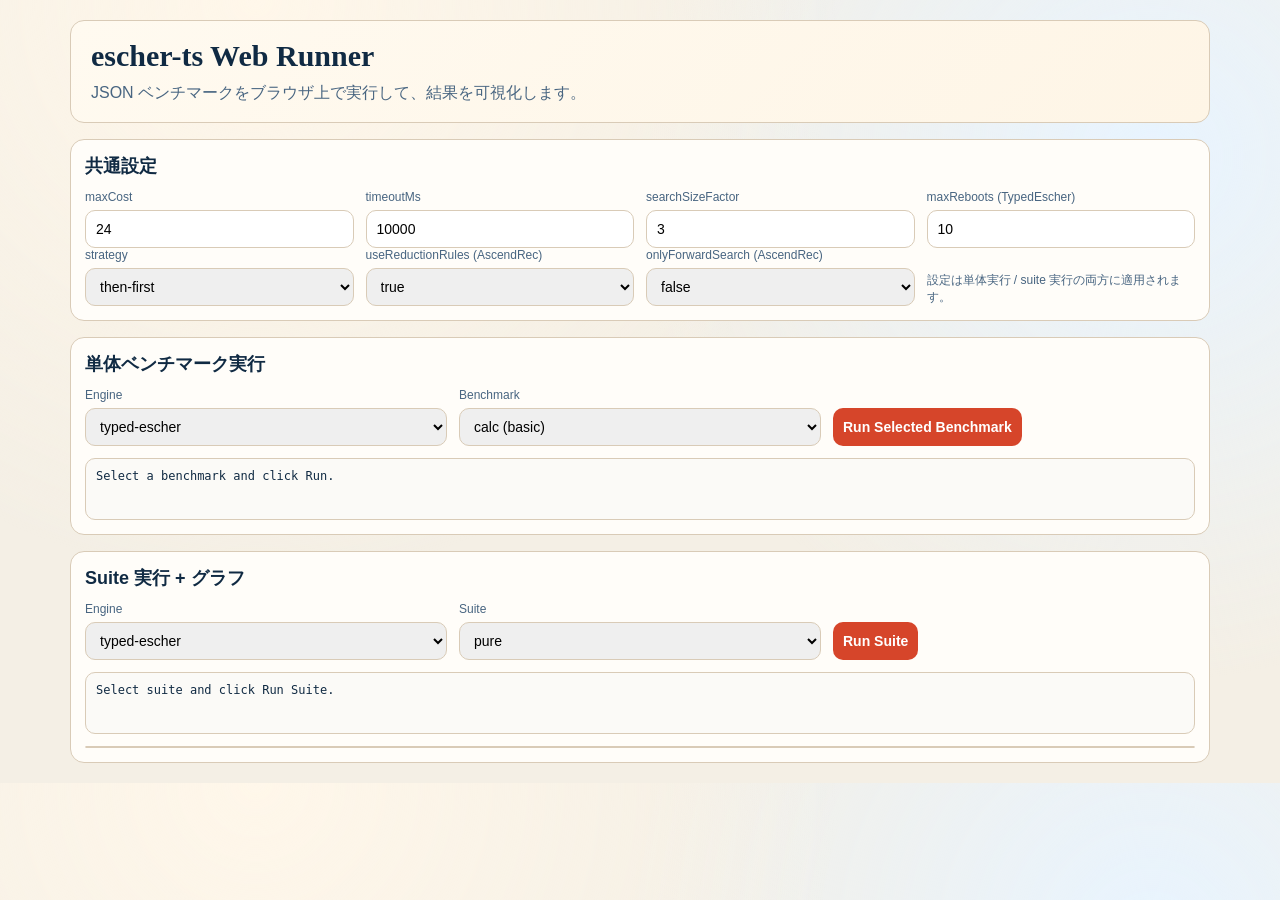
==== index.html @ ea77fd05 "Updates" ====
<!doctype html>
<html lang="ja">
  <head>
    <meta charset="UTF-8" />
    <meta name="viewport" content="width=device-width, initial-scale=1.0" />
    <title>escher-ts Web Runner</title>
    <script type="module" crossorigin src="./assets/index-CDTSeKtx.js"></script>
    <link rel="stylesheet" crossorigin href="./assets/index-0DP4cT01.css">
  </head>
  <body>
    <main class="app">
      <header class="hero">
        <h1>escher-ts Web Runner</h1>
        <p>JSON ベンチマークをブラウザ上で実行して、結果を可視化します。</p>
      </header>

      <section class="panel">
        <h2>共通設定</h2>
        <div class="grid grid-4">
          <label>
            <span>maxCost</span>
            <input id="cfg-max-cost" type="number" min="1" value="24" />
          </label>
          <label>
            <span>timeoutMs</span>
            <input id="cfg-timeout-ms" type="number" min="1" value="10000" />
          </label>
          <label>
            <span>searchSizeFactor</span>
            <input id="cfg-search-size-factor" type="number" min="1" value="3" />
          </label>
          <label>
            <span>maxReboots (TypedEscher)</span>
            <input id="cfg-max-reboots" type="number" min="0" value="10" />
          </label>
        </div>
        <div class="grid grid-4">
          <label>
            <span>strategy</span>
            <select id="cfg-strategy">
              <option value="then-first">then-first</option>
              <option value="cond-first">cond-first</option>
            </select>
          </label>
          <label>
            <span>useReductionRules (AscendRec)</span>
            <select id="cfg-use-reduction-rules">
              <option value="true">true</option>
              <option value="false">false</option>
            </select>
          </label>
          <label>
            <span>onlyForwardSearch (AscendRec)</span>
            <select id="cfg-only-forward-search">
              <option value="false">false</option>
              <option value="true">true</option>
            </select>
          </label>
          <div class="note">設定は単体実行 / suite 実行の両方に適用されます。</div>
        </div>
      </section>

      <section class="panel">
        <h2>単体ベンチマーク実行</h2>
        <div class="grid grid-3">
          <label>
            <span>Engine</span>
            <select id="single-engine">
              <option value="typed-escher">typed-escher</option>
              <option value="ascendrec">ascendrec</option>
            </select>
          </label>
          <label>
            <span>Benchmark</span>
            <select id="single-benchmark"></select>
          </label>
          <div class="actions">
            <button id="run-single" type="button">Run Selected Benchmark</button>
          </div>
        </div>
        <pre id="single-output" class="log"></pre>
      </section>

      <section class="panel">
        <h2>Suite 実行 + グラフ</h2>
        <div class="grid grid-3">
          <label>
            <span>Engine</span>
            <select id="suite-engine">
              <option value="typed-escher">typed-escher</option>
              <option value="ascendrec">ascendrec</option>
            </select>
          </label>
          <label>
            <span>Suite</span>
            <select id="suite-name">
              <option value="pure">pure</option>
              <option value="classes">classes</option>
            </select>
          </label>
          <div class="actions">
            <button id="run-suite" type="button">Run Suite</button>
          </div>
        </div>
        <pre id="suite-progress" class="log"></pre>
        <div id="suite-table"></div>
        <div id="suite-chart" class="chart"></div>
      </section>
    </main>

  </body>
</html>
---- assets/index-0DP4cT01.css ----
:root{--bg: #f4efe5;--ink: #102a43;--ink-soft: #486581;--panel: #fffdf9;--line: #d9cbb7;--accent: #d6452a;--ok: #256d1b;--fail: #b61f1f}*{box-sizing:border-box}body{margin:0;font-family:IBM Plex Sans,Noto Sans JP,sans-serif;color:var(--ink);background:radial-gradient(circle at 20% 0%,#fff7ea 0%,transparent 45%),radial-gradient(circle at 90% 20%,#e8f4ff 0%,transparent 40%),var(--bg)}.app{max-width:1180px;margin:0 auto;padding:20px;display:grid;gap:16px}.hero{background:linear-gradient(135deg,#fffaf0,#fef5e6);border:1px solid var(--line);border-radius:14px;padding:18px 20px}.hero h1{margin:0;font-family:"IBM Plex Serif","Noto Serif JP",serif;font-size:30px}.hero p{margin:10px 0 0;color:var(--ink-soft)}.panel{background:var(--panel);border:1px solid var(--line);border-radius:14px;padding:14px}.panel h2{margin:0 0 12px;font-size:18px}.grid{display:grid;gap:12px}.grid-3{grid-template-columns:repeat(3,minmax(0,1fr))}.grid-4{grid-template-columns:repeat(4,minmax(0,1fr))}label{display:grid;gap:6px}label span{font-size:12px;color:var(--ink-soft)}input,select,button{height:38px;border-radius:10px;border:1px solid var(--line);padding:0 10px;font-size:14px}button{background:var(--accent);color:#fff;border:none;cursor:pointer;font-weight:600}button:disabled{opacity:.5;cursor:not-allowed}.actions{display:flex;align-items:end}.note{align-self:end;font-size:12px;color:var(--ink-soft)}.log{margin:12px 0 0;min-height:62px;max-height:280px;overflow:auto;padding:10px;border-radius:10px;border:1px solid var(--line);background:#fbfaf7;font-family:JetBrains Mono,Consolas,monospace;font-size:12px}.chart{margin-top:12px;overflow-x:auto;border:1px solid var(--line);border-radius:10px;background:#fff}table{width:100%;border-collapse:collapse;margin-top:12px;font-size:13px}th,td{border-bottom:1px solid var(--line);padding:8px 6px;text-align:left}.ok{color:var(--ok);font-weight:600}.fail{color:var(--fail);font-weight:600}@media (max-width: 900px){.grid-3,.grid-4{grid-template-columns:1fr}}
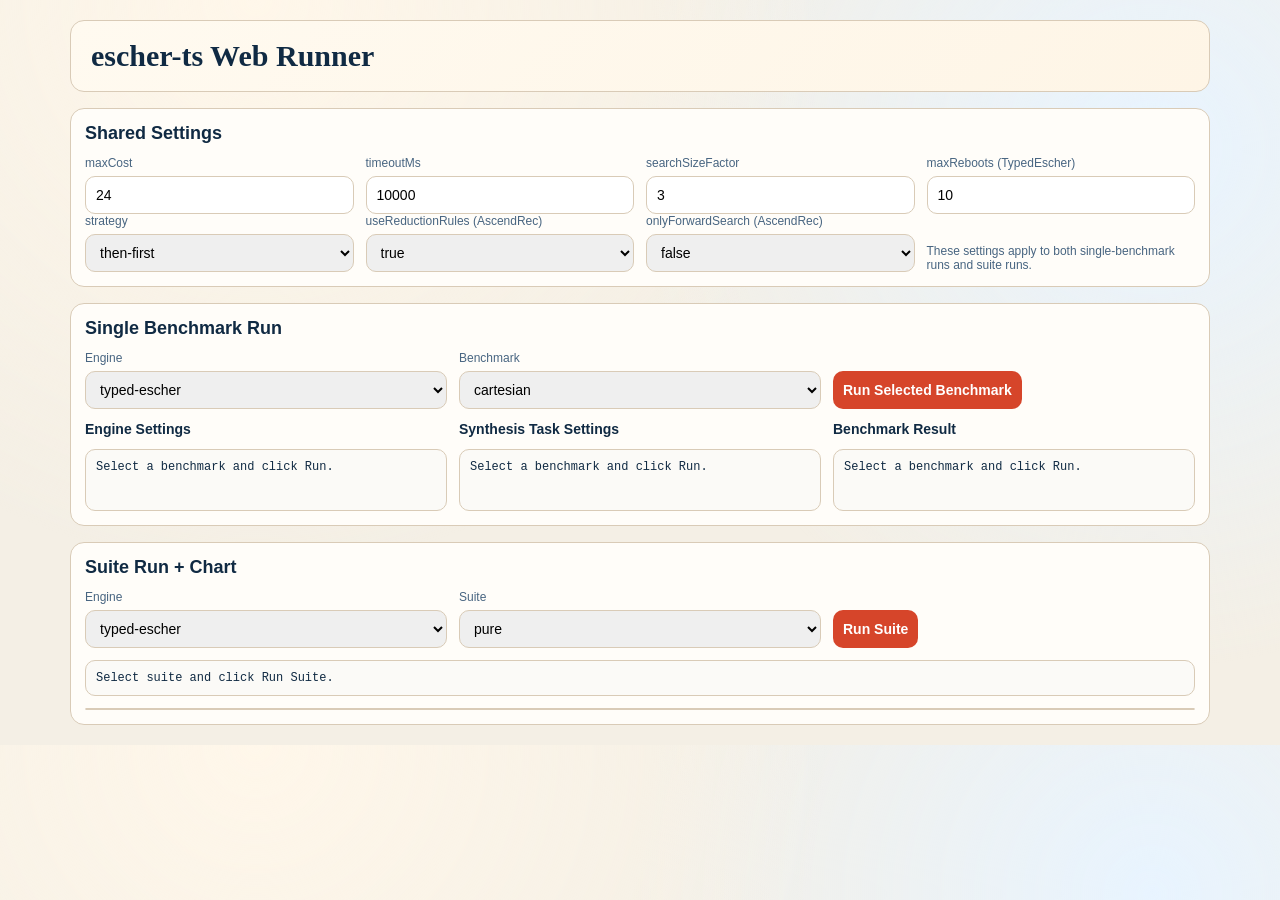
==== commit f53b4de0: "Updates" ====
--- a/index.html
+++ b/index.html
@@ -1,67 +1,87 @@
 <!doctype html>
-<html lang="ja">
+<html lang="en">
   <head>
     <meta charset="UTF-8" />
     <meta name="viewport" content="width=device-width, initial-scale=1.0" />
     <title>escher-ts Web Runner</title>
-    <script type="module" crossorigin src="./assets/index-CDTSeKtx.js"></script>
-    <link rel="stylesheet" crossorigin href="./assets/index-0DP4cT01.css">
+    <script type="module" crossorigin src="./assets/index-xQbjVE8-.js"></script>
+    <link rel="stylesheet" crossorigin href="./assets/index-Nk3HDCbi.css">
   </head>
   <body>
     <main class="app">
       <header class="hero">
         <h1>escher-ts Web Runner</h1>
-        <p>JSON ベンチマークをブラウザ上で実行して、結果を可視化します。</p>
       </header>
 
       <section class="panel">
-        <h2>共通設定</h2>
+        <h2>Shared Settings</h2>
         <div class="grid grid-4">
-          <label>
+          <label
+            class="has-tooltip"
+            data-tooltip="Global search bound used by both engines for level=1..maxCost. Too small can miss solutions; too large increases runtime."
+          >
             <span>maxCost</span>
             <input id="cfg-max-cost" type="number" min="1" value="24" />
           </label>
-          <label>
+          <label
+            class="has-tooltip"
+            data-tooltip="Per-task wall-clock deadline. In TypedEscher, reboot rounds share the same deadline and do not reset timeout."
+          >
             <span>timeoutMs</span>
             <input id="cfg-timeout-ms" type="number" min="1" value="10000" />
           </label>
-          <label>
+          <label
+            class="has-tooltip"
+            data-tooltip="Multiplier for conditional goal-search budget: searchSizeFactor x level. In AscendRec with onlyForwardSearch=true, this has little effect."
+          >
             <span>searchSizeFactor</span>
             <input id="cfg-search-size-factor" type="number" min="1" value="3" />
           </label>
-          <label>
+          <label
+            class="has-tooltip"
+            data-tooltip="TypedEscher only. Limits reboot retries after counterexample updates (unused by AscendRec)."
+          >
             <span>maxReboots (TypedEscher)</span>
             <input id="cfg-max-reboots" type="number" min="0" value="10" />
           </label>
         </div>
         <div class="grid grid-4">
-          <label>
+          <label
+            class="has-tooltip"
+            data-tooltip="then-first / cond-first. Changes conditional decomposition order. Usually affects runtime more than solvability."
+          >
             <span>strategy</span>
             <select id="cfg-strategy">
               <option value="then-first">then-first</option>
               <option value="cond-first">cond-first</option>
             </select>
           </label>
-          <label>
+          <label
+            class="has-tooltip"
+            data-tooltip="AscendRec only. Uses reduction rules (such as isReducible) to prune redundant terms. true is usually recommended."
+          >
             <span>useReductionRules (AscendRec)</span>
             <select id="cfg-use-reduction-rules">
               <option value="true">true</option>
               <option value="false">false</option>
             </select>
           </label>
-          <label>
+          <label
+            class="has-tooltip"
+            data-tooltip="AscendRec only. true disables backward/goal search and uses forward enumeration hits only."
+          >
             <span>onlyForwardSearch (AscendRec)</span>
             <select id="cfg-only-forward-search">
               <option value="false">false</option>
               <option value="true">true</option>
             </select>
           </label>
-          <div class="note">設定は単体実行 / suite 実行の両方に適用されます。</div>
+          <div class="note">These settings apply to both single-benchmark runs and suite runs.</div>
         </div>
       </section>
 
       <section class="panel">
-        <h2>単体ベンチマーク実行</h2>
+        <h2>Single Benchmark Run</h2>
         <div class="grid grid-3">
           <label>
             <span>Engine</span>
@@ -78,11 +98,24 @@
             <button id="run-single" type="button">Run Selected Benchmark</button>
           </div>
         </div>
-        <pre id="single-output" class="log"></pre>
+        <div class="grid grid-3 single-logs">
+          <section>
+            <h3>Engine Settings</h3>
+            <pre id="single-engine-settings" class="log"></pre>
+          </section>
+          <section>
+            <h3>Synthesis Task Settings</h3>
+            <pre id="single-task-settings" class="log"></pre>
+          </section>
+          <section>
+            <h3>Benchmark Result</h3>
+            <pre id="single-result" class="log"></pre>
+          </section>
+        </div>
       </section>
 
       <section class="panel">
-        <h2>Suite 実行 + グラフ</h2>
+        <h2>Suite Run + Chart</h2>
         <div class="grid grid-3">
           <label>
             <span>Engine</span>
@@ -95,7 +128,8 @@
             <span>Suite</span>
             <select id="suite-name">
               <option value="pure">pure</option>
-              <option value="classes">classes</option>
+              <option value="dllist">dllist</option>
+              <option value="points">points</option>
             </select>
           </label>
           <div class="actions">
@@ -103,8 +137,9 @@
           </div>
         </div>
         <pre id="suite-progress" class="log"></pre>
+        <div id="suite-chart" class="chart"></div>
         <div id="suite-table"></div>
-        <div id="suite-chart" class="chart"></div>
+        <div id="suite-components-table"></div>
       </section>
     </main>
 
--- a/assets/index-Nk3HDCbi.css
+++ b/assets/index-Nk3HDCbi.css
@@ -0,0 +1 @@
+:root{--bg: #f4efe5;--ink: #102a43;--ink-soft: #486581;--panel: #fffdf9;--line: #d9cbb7;--accent: #d6452a;--ok: #256d1b;--fail: #b61f1f}*{box-sizing:border-box}body{margin:0;font-family:IBM Plex Sans,Noto Sans JP,sans-serif;color:var(--ink);background:radial-gradient(circle at 20% 0%,#fff7ea 0%,transparent 45%),radial-gradient(circle at 90% 20%,#e8f4ff 0%,transparent 40%),var(--bg)}.app{max-width:1180px;margin:0 auto;padding:20px;display:grid;gap:16px}.hero{background:linear-gradient(135deg,#fffaf0,#fef5e6);border:1px solid var(--line);border-radius:14px;padding:18px 20px}.hero h1{margin:0;font-family:"IBM Plex Serif","Noto Serif JP",serif;font-size:30px}.hero p{margin:10px 0 0;color:var(--ink-soft)}.panel{background:var(--panel);border:1px solid var(--line);border-radius:14px;padding:14px}.panel h2{margin:0 0 12px;font-size:18px}.grid{display:grid;gap:12px}.grid-3{grid-template-columns:repeat(3,minmax(0,1fr))}.grid-4{grid-template-columns:repeat(4,minmax(0,1fr))}.grid-2{grid-template-columns:repeat(2,minmax(0,1fr))}label{display:grid;gap:6px}.has-tooltip{position:relative;cursor:help}.has-tooltip:before,.has-tooltip:after{opacity:0;visibility:hidden;pointer-events:none;transition:opacity .12s ease,transform .12s ease}.has-tooltip:after{content:attr(data-tooltip);position:absolute;left:0;top:calc(100% + 8px);z-index:20;max-width:340px;width:max-content;padding:8px 10px;border-radius:8px;border:1px solid var(--line);background:#fffdf9;color:var(--ink);font-size:12px;line-height:1.4;box-shadow:0 4px 16px #102a431f;transform:translateY(-2px)}.has-tooltip:before{content:"";position:absolute;left:12px;top:calc(100% + 4px);z-index:21;border-left:5px solid transparent;border-right:5px solid transparent;border-bottom:5px solid var(--line);transform:translateY(-2px)}.has-tooltip:hover:before,.has-tooltip:hover:after,.has-tooltip:focus-within:before,.has-tooltip:focus-within:after{opacity:1;visibility:visible;transform:translateY(0);transition-delay:.25s}label span{font-size:12px;color:var(--ink-soft)}input,select,button{height:38px;border-radius:10px;border:1px solid var(--line);padding:0 10px;font-size:14px}button{background:var(--accent);color:#fff;border:none;cursor:pointer;font-weight:600}button:disabled{opacity:.5;cursor:not-allowed}.actions{display:flex;align-items:end}.note{align-self:end;font-size:12px;color:var(--ink-soft)}.log{margin:12px 0 0;min-height:62px;max-height:280px;overflow:auto;padding:10px;border-radius:10px;border:1px solid var(--line);background:#fbfaf7;font-family:JetBrains Mono,Consolas,monospace;font-size:12px;white-space:pre-wrap;overflow-wrap:anywhere}#suite-progress{min-height:36px;max-height:140px}.chart{margin-top:12px;overflow-x:auto;border:1px solid var(--line);border-radius:10px;background:#fff}table{width:100%;border-collapse:collapse;margin-top:12px;font-size:13px}th,td{border-bottom:1px solid var(--line);padding:8px 6px;text-align:left}.ok{color:var(--ok);font-weight:600}.fail{color:var(--fail);font-weight:600}.single-logs h3{margin:12px 0 0;font-size:14px}#suite-components-table h3{margin:14px 0 4px;font-size:14px}.components-cell{vertical-align:top;min-width:180px}.components-cell code{font-size:12px}@media (max-width: 900px){.grid-3,.grid-4,.grid-2{grid-template-columns:1fr}}
